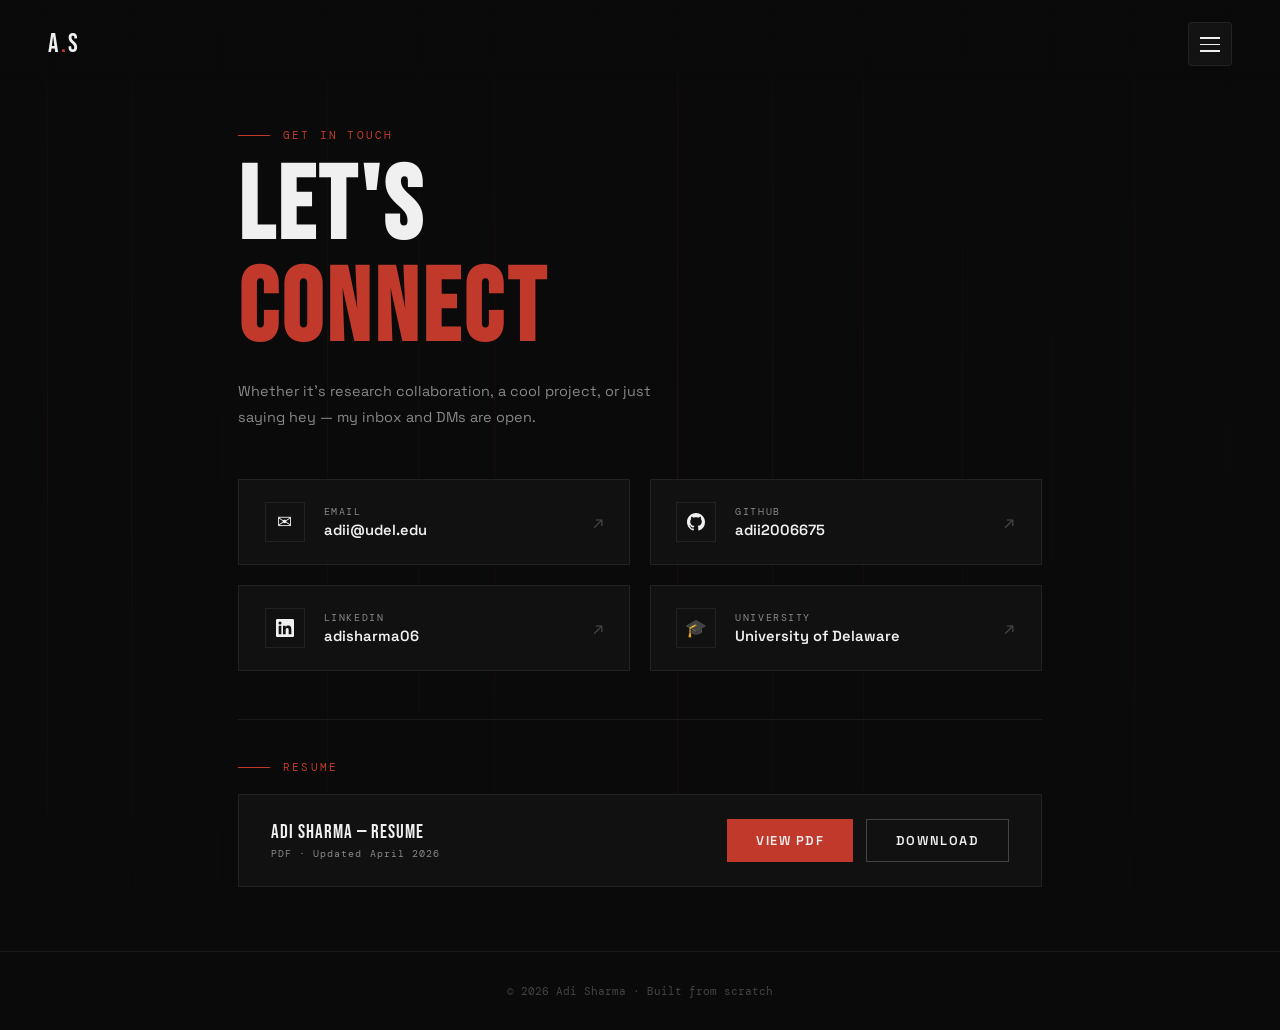
==== contact.html @ 6fdc07d7 "initial portfolio" ====
<!DOCTYPE html>
<html lang="en">
<head>
  <meta charset="UTF-8"/>
  <meta name="viewport" content="width=device-width, initial-scale=1.0"/>
  <title>Contact — Adi Sharma</title>
  <link rel="stylesheet" href="style.css"/>
  <style>

    [data-reveal] {
      opacity: 0;
      transform: translateY(30px);
      transition: opacity 0.7s ease, transform 0.7s ease;
    }
    [data-reveal].revealed { opacity: 1; transform: translateY(0); }

    /* ─── CONTACT PAGE ─── */
    .contact-page {
      min-height: 100vh;
      display: flex;
      flex-direction: column;
      justify-content: center;
      padding: 8rem 3rem 4rem;
      max-width: 900px;
      margin: 0 auto;
    }

    .contact-title {
      font-family: var(--font-display);
      font-size: clamp(3rem, 8vw, 6.5rem);
      letter-spacing: 0.04em;
      line-height: 1;
      margin-bottom: 1rem;
    }
    .contact-title span { color: var(--red); }

    .contact-subtitle {
      font-size: 0.9rem;
      color: var(--grey);
      line-height: 1.8;
      max-width: 440px;
      margin-bottom: 3rem;
    }

    /* ─── LINKS GRID ─── */
    .contact-links {
      display: grid;
      grid-template-columns: repeat(2, 1fr);
      gap: 1.2rem;
      margin-bottom: 3rem;
    }

    .contact-link {
      display: flex;
      align-items: center;
      gap: 1.2rem;
      padding: 1.4rem 1.6rem;
      border: 1px solid var(--border);
      background: var(--bg2);
      cursor: pointer;
      text-decoration: none;
      color: var(--white);
      transition: border-color 0.3s, background 0.3s, transform 0.3s, box-shadow 0.3s;
      position: relative;
      overflow: hidden;
    }
    .contact-link::after {
      content: '';
      position: absolute;
      bottom: 0; left: 0;
      width: 100%; height: 1px;
      background: var(--red);
      transform: scaleX(0);
      transform-origin: left;
      transition: transform 0.35s ease;
    }
    .contact-link:hover {
      border-color: var(--red);
      background: var(--red-dim);
      transform: translateY(-4px);
      box-shadow: 0 12px 32px rgba(0,0,0,0.4), 0 0 20px var(--red-glow);
    }
    .contact-link:hover::after { transform: scaleX(1); }

    /* Visited state — red highlight like the reference */
    .contact-link:visited {
      border-color: var(--red);
      color: var(--red-bright);
    }
    .contact-link:visited .link-label { color: var(--red-bright); }

    .link-icon {
      width: 40px; height: 40px;
      border: 1px solid var(--border);
      display: flex;
      align-items: center;
      justify-content: center;
      font-size: 1.1rem;
      flex-shrink: 0;
      transition: border-color 0.3s, background 0.3s;
    }
    .contact-link:hover .link-icon {
      border-color: var(--red);
      background: rgba(192,57,43,0.2);
    }

    .link-text {}
    .link-label {
      font-family: var(--font-mono);
      font-size: 0.65rem;
      letter-spacing: 0.15em;
      color: var(--grey);
      text-transform: uppercase;
      margin-bottom: 0.2rem;
      transition: color 0.2s;
    }
    .contact-link:hover .link-label { color: var(--red-bright); }

    .link-value {
      font-size: 0.92rem;
      font-weight: 600;
      color: var(--white);
    }

    .link-arrow {
      margin-left: auto;
      font-size: 1.1rem;
      color: var(--grey-dim);
      transition: color 0.2s, transform 0.2s;
    }
    .contact-link:hover .link-arrow {
      color: var(--red-bright);
      transform: translate(3px, -3px);
    }

    /* ─── RESUME SECTION ─── */
    .resume-section {
      border-top: 1px solid var(--border);
      padding-top: 2.5rem;
    }

    .resume-box {
      display: flex;
      align-items: center;
      justify-content: space-between;
      padding: 1.5rem 2rem;
      border: 1px solid var(--border);
      background: var(--bg2);
      margin-top: 1.2rem;
      transition: border-color 0.3s;
      gap: 1.5rem;
      flex-wrap: wrap;
    }
    .resume-box:hover { border-color: var(--red); }

    .resume-info {}
    .resume-name {
      font-family: var(--font-display);
      font-size: 1.2rem;
      letter-spacing: 0.05em;
      margin-bottom: 0.2rem;
    }
    .resume-meta {
      font-family: var(--font-mono);
      font-size: 0.65rem;
      color: var(--grey);
      letter-spacing: 0.1em;
    }

    .resume-btns {
      display: flex;
      gap: 0.8rem;
    }

    @media (max-width: 640px) {
      .contact-page { padding: 6rem 1.5rem 3rem; }
      .contact-links { grid-template-columns: 1fr; }
      .resume-box { flex-direction: column; align-items: flex-start; }
    }
  </style>
</head>
<body>

<canvas id="bg-canvas"></canvas>

<nav>
  <a href="index.html" class="nav-logo">A<span>.</span>S</a>
  <button id="menu-btn" aria-label="Menu">
    <span></span><span></span><span></span>
  </button>
</nav>

<div id="menu-overlay">
  <div class="menu-inner">
    <ul class="menu-links">
      <li><a href="index.html"><span class="num">01</span>HOME</a></li>
      <li><a href="work.html"><span class="num">02</span>WORK</a></li>
      <li><a href="contact.html"><span class="num">03</span>CONTACT</a></li>
    </ul>
    <div class="menu-socials">
      <a href="https://github.com/adii2006675" target="_blank">↗ github</a>
      <a href="https://www.linkedin.com/in/adisharma06/" target="_blank">↗ linkedin</a>
    </div>
  </div>
</div>

<main class="page">
  <div class="contact-page">

    <div class="section-label" data-reveal>Get In Touch</div>

    <h1 class="contact-title" data-reveal style="transition-delay:0.1s">
      Let's<br/><span>Connect</span>
    </h1>

    <p class="contact-subtitle" data-reveal style="transition-delay:0.2s">
      Whether it's research collaboration, a cool project, or just saying hey —
      my inbox and DMs are open.
    </p>

    <!-- Contact Links -->
    <div class="contact-links" data-reveal style="transition-delay:0.3s">

      <!-- Email -->
      <a href="mailto:adii@udel.edu" class="contact-link">
        <div class="link-icon">✉</div>
        <div class="link-text">
          <div class="link-label">Email</div>
          <div class="link-value">adii@udel.edu</div>
        </div>
        <span class="link-arrow">↗</span>
      </a>

      <!-- GitHub -->
      <a href="https://github.com/adii2006675" target="_blank" class="contact-link">
        <div class="link-icon">
          <svg width="18" height="18" viewBox="0 0 24 24" fill="currentColor">
            <path d="M12 0C5.37 0 0 5.37 0 12c0 5.31 3.435 9.795 8.205 11.385.6.105.825-.255.825-.57 0-.285-.015-1.23-.015-2.235-3.015.555-3.795-.735-4.035-1.41-.135-.345-.72-1.41-1.23-1.695-.42-.225-1.02-.78-.015-.795.945-.015 1.62.87 1.845 1.23 1.08 1.815 2.805 1.305 3.495.99.105-.78.42-1.305.765-1.605-2.67-.3-5.46-1.335-5.46-5.925 0-1.305.465-2.385 1.23-3.225-.12-.3-.54-1.53.12-3.18 0 0 1.005-.315 3.3 1.23.96-.27 1.98-.405 3-.405s2.04.135 3 .405c2.295-1.56 3.3-1.23 3.3-1.23.66 1.65.24 2.88.12 3.18.765.84 1.23 1.905 1.23 3.225 0 4.605-2.805 5.625-5.475 5.925.435.375.81 1.095.81 2.22 0 1.605-.015 2.895-.015 3.3 0 .315.225.69.825.57A12.02 12.02 0 0024 12c0-6.63-5.37-12-12-12z"/>
          </svg>
        </div>
        <div class="link-text">
          <div class="link-label">GitHub</div>
          <div class="link-value">adii2006675</div>
        </div>
        <span class="link-arrow">↗</span>
      </a>

      <!-- LinkedIn -->
      <a href="https://www.linkedin.com/in/adisharma06/" target="_blank" class="contact-link">
        <div class="link-icon">
          <svg width="18" height="18" viewBox="0 0 24 24" fill="currentColor">
            <path d="M20.447 20.452h-3.554v-5.569c0-1.328-.027-3.037-1.852-3.037-1.853 0-2.136 1.445-2.136 2.939v5.667H9.351V9h3.414v1.561h.046c.477-.9 1.637-1.85 3.37-1.85 3.601 0 4.267 2.37 4.267 5.455v6.286zM5.337 7.433a2.062 2.062 0 01-2.063-2.065 2.064 2.064 0 112.063 2.065zm1.782 13.019H3.555V9h3.564v11.452zM22.225 0H1.771C.792 0 0 .774 0 1.729v20.542C0 23.227.792 24 1.771 24h20.451C23.2 24 24 23.227 24 22.271V1.729C24 .774 23.2 0 22.222 0h.003z"/>
          </svg>
        </div>
        <div class="link-text">
          <div class="link-label">LinkedIn</div>
          <div class="link-value">adisharma06</div>
        </div>
        <span class="link-arrow">↗</span>
      </a>

      <!-- University -->
      <a href="https://www.udel.edu" target="_blank" class="contact-link">
        <div class="link-icon">🎓</div>
        <div class="link-text">
          <div class="link-label">University</div>
          <div class="link-value">University of Delaware</div>
        </div>
        <span class="link-arrow">↗</span>
      </a>

    </div>

    <!-- Resume -->
    <div class="resume-section" data-reveal style="transition-delay:0.4s">
      <div class="section-label">Resume</div>
      <div class="resume-box">
        <div class="resume-info">
          <div class="resume-name">Adi Sharma — Resume</div>
          <div class="resume-meta">PDF · Updated April 2026</div>
        </div>
        <div class="resume-btns">
          <a href="assets/resume.pdf" target="_blank" class="btn btn-red">VIEW PDF</a>
          <a href="assets/resume.pdf" download class="btn btn-outline">DOWNLOAD</a>
        </div>
      </div>
    </div>

  </div>
</main>

<footer>
  <p>© 2026 Adi Sharma · Built from scratch</p>
</footer>

<script src="script.js"></script>
</body>
</html>
---- style.css ----
/* ============================================
   ADI SHARMA PORTFOLIO - style.css
   Shared styles for all pages
   ============================================ */

@import url('https://fonts.googleapis.com/css2?family=Bebas+Neue&family=Space+Grotesk:wght@300;400;500;600;700&family=DM+Mono:ital,wght@0,300;0,400;1,300&display=swap');

/* ─── CSS VARIABLES ─── */
:root {
  --bg: #0a0a0a;
  --bg2: #111111;
  --red: #c0392b;
  --red-bright: #e74c3c;
  --red-dim: rgba(192, 57, 43, 0.15);
  --red-glow: rgba(192, 57, 43, 0.4);
  --white: #f0f0f0;
  --grey: #888;
  --grey-dim: #444;
  --border: rgba(255,255,255,0.07);
  --font-display: 'Bebas Neue', sans-serif;
  --font-body: 'Space Grotesk', sans-serif;
  --font-mono: 'DM Mono', monospace;
}

/* ─── RESET ─── */
*, *::before, *::after { box-sizing: border-box; margin: 0; padding: 0; }
html { scroll-behavior: smooth; }
body {
  background: var(--bg);
  color: var(--white);
  font-family: var(--font-body);
  overflow-x: hidden;
  min-height: 100vh;
}
a { color: inherit; text-decoration: none; }
img { display: block; max-width: 100%; }

/* ─── RED LINES BACKGROUND ─── */
#bg-canvas {
  position: fixed;
  top: 0; left: 0;
  width: 100%; height: 100%;
  z-index: 0;
  pointer-events: none;
}

/* ─── NAV ─── */
nav {
  position: fixed;
  top: 0; left: 0; right: 0;
  z-index: 100;
  display: flex;
  align-items: center;
  justify-content: space-between;
  padding: 1.4rem 3rem;
  background: linear-gradient(to bottom, rgba(10,10,10,0.95), transparent);
}

.nav-logo {
  font-family: var(--font-display);
  font-size: 1.6rem;
  letter-spacing: 0.1em;
  color: var(--white);
  transition: color 0.2s;
}
.nav-logo span { color: var(--red); }
.nav-logo:hover { color: var(--red-bright); }

/* Hamburger menu button */
#menu-btn {
  width: 44px; height: 44px;
  border: 1px solid var(--border);
  background: rgba(255,255,255,0.04);
  border-radius: 4px;
  cursor: pointer;
  display: flex;
  align-items: center;
  justify-content: center;
  flex-direction: column;
  gap: 5px;
  transition: border-color 0.2s, background 0.2s;
  position: relative;
  z-index: 200;
}
#menu-btn:hover { border-color: var(--red); background: var(--red-dim); }
#menu-btn span {
  display: block;
  width: 20px; height: 1.5px;
  background: var(--white);
  transition: all 0.35s cubic-bezier(0.77,0,0.175,1);
  transform-origin: center;
}
#menu-btn.open span:nth-child(1) { transform: translateY(6.5px) rotate(45deg); }
#menu-btn.open span:nth-child(2) { opacity: 0; transform: scaleX(0); }
#menu-btn.open span:nth-child(3) { transform: translateY(-6.5px) rotate(-45deg); }

/* Full-screen menu overlay (Sharlee style) */
#menu-overlay {
  position: fixed;
  inset: 0;
  z-index: 150;
  background: rgba(8,8,8,0.97);
  display: flex;
  align-items: center;
  justify-content: center;
  opacity: 0;
  pointer-events: none;
  transition: opacity 0.4s ease;
}
#menu-overlay.open { opacity: 1; pointer-events: all; }

.menu-inner {
  text-align: center;
}

.menu-links {
  list-style: none;
  display: flex;
  flex-direction: column;
  gap: 0.3rem;
}

.menu-links li {
  overflow: hidden;
}

.menu-links a {
  font-family: var(--font-display);
  font-size: clamp(3rem, 8vw, 6rem);
  letter-spacing: 0.05em;
  color: var(--white);
  display: flex;
  align-items: center;
  gap: 1rem;
  transition: color 0.2s;
  transform: translateY(100%);
  transition: transform 0.5s cubic-bezier(0.77,0,0.175,1), color 0.2s;
}
#menu-overlay.open .menu-links a {
  transform: translateY(0);
}
.menu-links li:nth-child(1) a { transition-delay: 0.05s; }
.menu-links li:nth-child(2) a { transition-delay: 0.1s; }
.menu-links li:nth-child(3) a { transition-delay: 0.15s; }

.menu-links a:hover { color: var(--red-bright); }
.menu-links a .num {
  font-family: var(--font-mono);
  font-size: 0.9rem;
  color: var(--grey);
  align-self: flex-start;
  margin-top: 0.6rem;
}

.menu-socials {
  margin-top: 3rem;
  display: flex;
  gap: 2rem;
  justify-content: center;
}
.menu-socials a {
  font-family: var(--font-mono);
  font-size: 0.8rem;
  color: var(--grey);
  letter-spacing: 0.1em;
  transition: color 0.2s;
  display: flex;
  align-items: center;
  gap: 0.4rem;
}
.menu-socials a:hover { color: var(--red-bright); }

/* ─── PAGE WRAPPER ─── */
.page {
  position: relative;
  z-index: 1;
  min-height: 100vh;
}

/* ─── BUTTONS ─── */
.btn {
  display: inline-flex;
  align-items: center;
  gap: 0.5rem;
  padding: 0.75rem 1.8rem;
  font-family: var(--font-body);
  font-size: 0.8rem;
  font-weight: 600;
  letter-spacing: 0.12em;
  text-transform: uppercase;
  cursor: pointer;
  transition: all 0.25s ease;
  border: none;
}
.btn-red {
  background: var(--red);
  color: var(--white);
}
.btn-red:hover {
  background: var(--red-bright);
  transform: translateY(-2px);
  box-shadow: 0 8px 24px var(--red-glow);
}
.btn-outline {
  background: transparent;
  color: var(--white);
  border: 1px solid var(--grey-dim);
}
.btn-outline:hover {
  border-color: var(--white);
  transform: translateY(-2px);
}

/* ─── SECTION LABEL ─── */
.section-label {
  font-family: var(--font-mono);
  font-size: 0.7rem;
  letter-spacing: 0.2em;
  color: var(--red);
  text-transform: uppercase;
  display: flex;
  align-items: center;
  gap: 0.8rem;
  margin-bottom: 1rem;
}
.section-label::before {
  content: '';
  display: block;
  width: 2rem;
  height: 1px;
  background: var(--red);
}

/* ─── FOOTER ─── */
footer {
  position: relative;
  z-index: 1;
  text-align: center;
  padding: 2rem;
  font-family: var(--font-mono);
  font-size: 0.7rem;
  color: var(--grey-dim);
  border-top: 1px solid var(--border);
}

/* ─── SCROLLBAR ─── */
::-webkit-scrollbar { width: 4px; }
::-webkit-scrollbar-track { background: var(--bg); }
::-webkit-scrollbar-thumb { background: var(--red); border-radius: 2px; }

/* ─── SELECTION ─── */
::selection { background: var(--red); color: var(--white); }
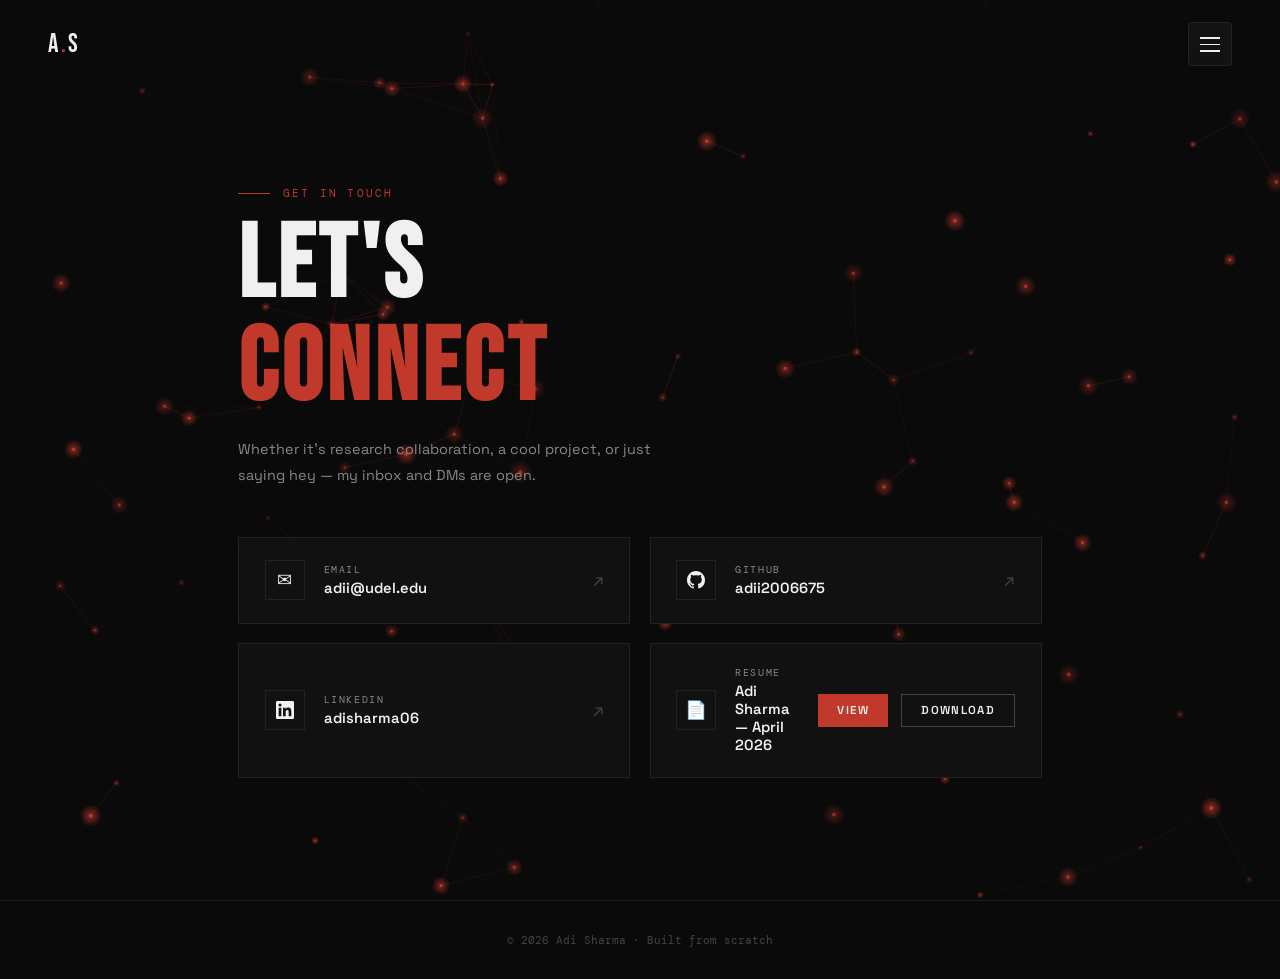
==== commit 3d2781ca: "updated photo, background, contact page" ====
--- a/contact.html
+++ b/contact.html
@@ -6,7 +6,6 @@
   <title>Contact — Adi Sharma</title>
   <link rel="stylesheet" href="style.css"/>
   <style>
-
     [data-reveal] {
       opacity: 0;
       transform: translateY(30px);
@@ -14,7 +13,6 @@
     }
     [data-reveal].revealed { opacity: 1; transform: translateY(0); }
 
-    /* ─── CONTACT PAGE ─── */
     .contact-page {
       min-height: 100vh;
       display: flex;
@@ -24,7 +22,6 @@
       max-width: 900px;
       margin: 0 auto;
     }
-
     .contact-title {
       font-family: var(--font-display);
       font-size: clamp(3rem, 8vw, 6.5rem);
@@ -33,7 +30,6 @@
       margin-bottom: 1rem;
     }
     .contact-title span { color: var(--red); }
-
     .contact-subtitle {
       font-size: 0.9rem;
       color: var(--grey);
@@ -41,15 +37,11 @@
       max-width: 440px;
       margin-bottom: 3rem;
     }
-
-    /* ─── LINKS GRID ─── */
     .contact-links {
       display: grid;
       grid-template-columns: repeat(2, 1fr);
       gap: 1.2rem;
-      margin-bottom: 3rem;
-    }
-
+    }
     .contact-link {
       display: flex;
       align-items: center;
@@ -57,7 +49,6 @@
       padding: 1.4rem 1.6rem;
       border: 1px solid var(--border);
       background: var(--bg2);
-      cursor: pointer;
       text-decoration: none;
       color: var(--white);
       transition: border-color 0.3s, background 0.3s, transform 0.3s, box-shadow 0.3s;
@@ -81,14 +72,9 @@
       box-shadow: 0 12px 32px rgba(0,0,0,0.4), 0 0 20px var(--red-glow);
     }
     .contact-link:hover::after { transform: scaleX(1); }
-
-    /* Visited state — red highlight like the reference */
-    .contact-link:visited {
-      border-color: var(--red);
-      color: var(--red-bright);
-    }
+    .contact-link:visited { border-color: var(--red); }
     .contact-link:visited .link-label { color: var(--red-bright); }
-
+    .contact-link:visited .link-value { color: var(--red-bright); }
     .link-icon {
       width: 40px; height: 40px;
       border: 1px solid var(--border);
@@ -103,8 +89,6 @@
       border-color: var(--red);
       background: rgba(192,57,43,0.2);
     }
-
-    .link-text {}
     .link-label {
       font-family: var(--font-mono);
       font-size: 0.65rem;
@@ -115,13 +99,11 @@
       transition: color 0.2s;
     }
     .contact-link:hover .link-label { color: var(--red-bright); }
-
     .link-value {
       font-size: 0.92rem;
       font-weight: 600;
       color: var(--white);
     }
-
     .link-arrow {
       margin-left: auto;
       font-size: 1.1rem;
@@ -132,50 +114,46 @@
       color: var(--red-bright);
       transform: translate(3px, -3px);
     }
-
-    /* ─── RESUME SECTION ─── */
-    .resume-section {
-      border-top: 1px solid var(--border);
-      padding-top: 2.5rem;
-    }
-
-    .resume-box {
+    .resume-card {
       display: flex;
       align-items: center;
-      justify-content: space-between;
-      padding: 1.5rem 2rem;
+      gap: 1.2rem;
+      padding: 1.4rem 1.6rem;
       border: 1px solid var(--border);
       background: var(--bg2);
-      margin-top: 1.2rem;
-      transition: border-color 0.3s;
-      gap: 1.5rem;
-      flex-wrap: wrap;
-    }
-    .resume-box:hover { border-color: var(--red); }
-
-    .resume-info {}
-    .resume-name {
-      font-family: var(--font-display);
-      font-size: 1.2rem;
-      letter-spacing: 0.05em;
-      margin-bottom: 0.2rem;
-    }
-    .resume-meta {
-      font-family: var(--font-mono);
-      font-size: 0.65rem;
-      color: var(--grey);
-      letter-spacing: 0.1em;
-    }
-
+      transition: border-color 0.3s, background 0.3s, transform 0.3s, box-shadow 0.3s;
+      position: relative;
+      overflow: hidden;
+    }
+    .resume-card::after {
+      content: '';
+      position: absolute;
+      bottom: 0; left: 0;
+      width: 100%; height: 1px;
+      background: var(--red);
+      transform: scaleX(0);
+      transform-origin: left;
+      transition: transform 0.35s ease;
+    }
+    .resume-card:hover {
+      border-color: var(--red);
+      background: var(--red-dim);
+      transform: translateY(-4px);
+      box-shadow: 0 12px 32px rgba(0,0,0,0.4), 0 0 20px var(--red-glow);
+    }
+    .resume-card:hover::after { transform: scaleX(1); }
+    .resume-card:hover .link-label { color: var(--red-bright); }
     .resume-btns {
+      margin-left: auto;
       display: flex;
       gap: 0.8rem;
-    }
-
+      flex-shrink: 0;
+    }
     @media (max-width: 640px) {
       .contact-page { padding: 6rem 1.5rem 3rem; }
       .contact-links { grid-template-columns: 1fr; }
-      .resume-box { flex-direction: column; align-items: flex-start; }
+      .resume-card { flex-wrap: wrap; }
+      .resume-btns { margin-left: 0; }
     }
   </style>
 </head>
@@ -206,22 +184,17 @@
 
 <main class="page">
   <div class="contact-page">
-
     <div class="section-label" data-reveal>Get In Touch</div>
-
     <h1 class="contact-title" data-reveal style="transition-delay:0.1s">
       Let's<br/><span>Connect</span>
     </h1>
-
     <p class="contact-subtitle" data-reveal style="transition-delay:0.2s">
-      Whether it's research collaboration, a cool project, or just saying hey —
-      my inbox and DMs are open.
+      Whether it's research collaboration, a cool project, or just
+      saying hey — my inbox and DMs are open.
     </p>
 
-    <!-- Contact Links -->
     <div class="contact-links" data-reveal style="transition-delay:0.3s">
 
-      <!-- Email -->
       <a href="mailto:adii@udel.edu" class="contact-link">
         <div class="link-icon">✉</div>
         <div class="link-text">
@@ -231,7 +204,6 @@
         <span class="link-arrow">↗</span>
       </a>
 
-      <!-- GitHub -->
       <a href="https://github.com/adii2006675" target="_blank" class="contact-link">
         <div class="link-icon">
           <svg width="18" height="18" viewBox="0 0 24 24" fill="currentColor">
@@ -245,7 +217,6 @@
         <span class="link-arrow">↗</span>
       </a>
 
-      <!-- LinkedIn -->
       <a href="https://www.linkedin.com/in/adisharma06/" target="_blank" class="contact-link">
         <div class="link-icon">
           <svg width="18" height="18" viewBox="0 0 24 24" fill="currentColor">
@@ -259,33 +230,19 @@
         <span class="link-arrow">↗</span>
       </a>
 
-      <!-- University -->
-      <a href="https://www.udel.edu" target="_blank" class="contact-link">
-        <div class="link-icon">🎓</div>
-        <div class="link-text">
-          <div class="link-label">University</div>
-          <div class="link-value">University of Delaware</div>
-        </div>
-        <span class="link-arrow">↗</span>
-      </a>
+      <div class="resume-card">
+        <div class="link-icon">📄</div>
+        <div class="resume-info">
+          <div class="link-label">Resume</div>
+          <div class="link-value">Adi Sharma — April 2026</div>
+        </div>
+        <div class="resume-btns">
+          <a href="assets/resume.pdf" target="_blank" class="btn btn-red" style="font-size:0.72rem; padding:0.55rem 1.2rem;">VIEW</a>
+          <a href="assets/resume.pdf" download class="btn btn-outline" style="font-size:0.72rem; padding:0.55rem 1.2rem;">DOWNLOAD</a>
+        </div>
+      </div>
 
     </div>
-
-    <!-- Resume -->
-    <div class="resume-section" data-reveal style="transition-delay:0.4s">
-      <div class="section-label">Resume</div>
-      <div class="resume-box">
-        <div class="resume-info">
-          <div class="resume-name">Adi Sharma — Resume</div>
-          <div class="resume-meta">PDF · Updated April 2026</div>
-        </div>
-        <div class="resume-btns">
-          <a href="assets/resume.pdf" target="_blank" class="btn btn-red">VIEW PDF</a>
-          <a href="assets/resume.pdf" download class="btn btn-outline">DOWNLOAD</a>
-        </div>
-      </div>
-    </div>
-
   </div>
 </main>
 
@@ -295,4 +252,4 @@
 
 <script src="script.js"></script>
 </body>
-</html>
+</html>
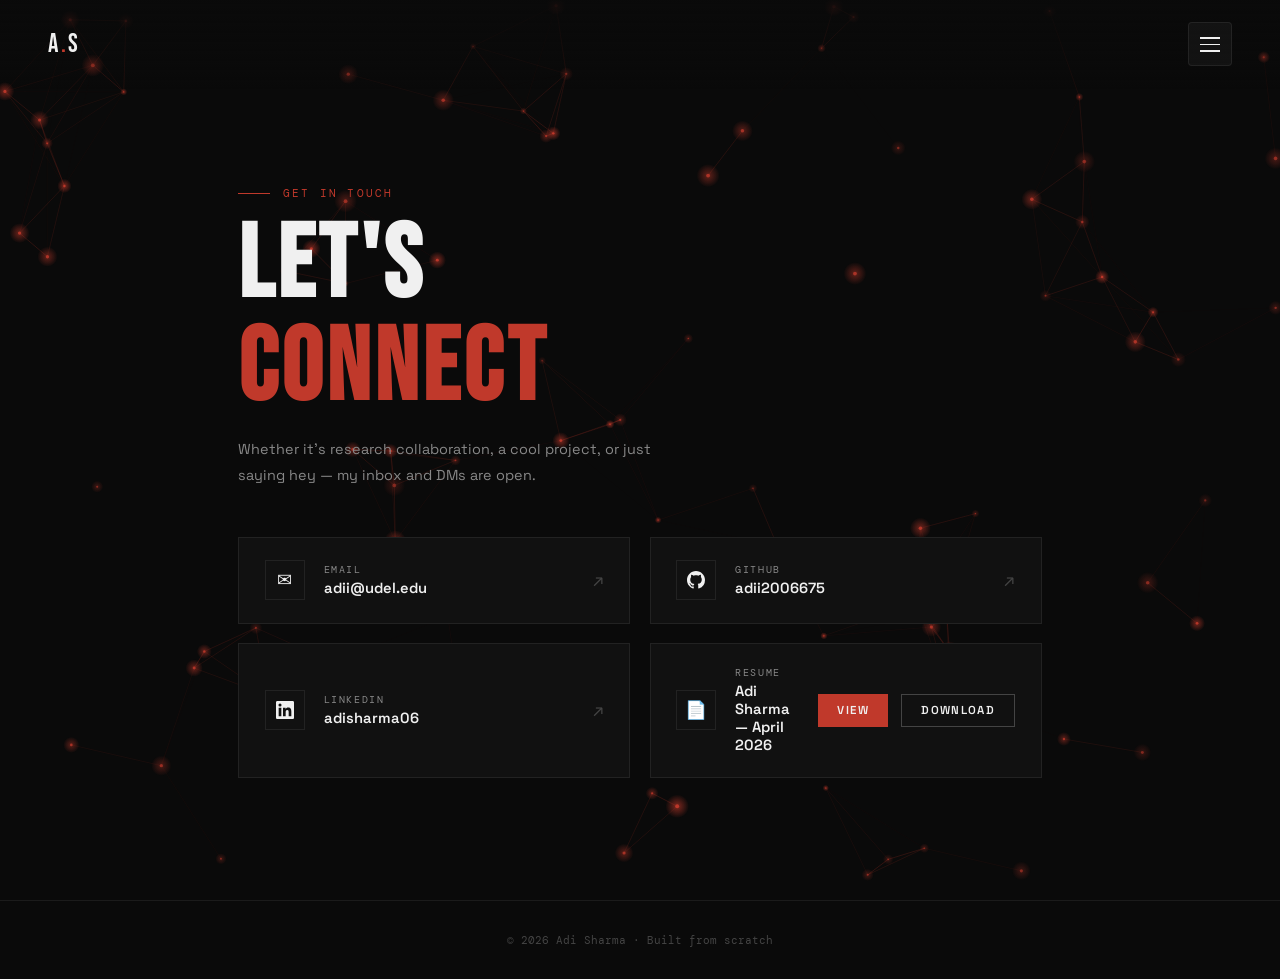
==== commit fa66e122: "remove skills, fix photo glow, clean up menu and contact" ====
--- a/contact.html
+++ b/contact.html
@@ -114,6 +114,7 @@
       color: var(--red-bright);
       transform: translate(3px, -3px);
     }
+    /* Resume card */
     .resume-card {
       display: flex;
       align-items: center;
@@ -175,10 +176,6 @@
       <li><a href="work.html"><span class="num">02</span>WORK</a></li>
       <li><a href="contact.html"><span class="num">03</span>CONTACT</a></li>
     </ul>
-    <div class="menu-socials">
-      <a href="https://github.com/adii2006675" target="_blank">↗ github</a>
-      <a href="https://www.linkedin.com/in/adisharma06/" target="_blank">↗ linkedin</a>
-    </div>
   </div>
 </div>
 
@@ -232,13 +229,13 @@
 
       <div class="resume-card">
         <div class="link-icon">📄</div>
-        <div class="resume-info">
+        <div>
           <div class="link-label">Resume</div>
           <div class="link-value">Adi Sharma — April 2026</div>
         </div>
         <div class="resume-btns">
-          <a href="assets/resume.pdf" target="_blank" class="btn btn-red" style="font-size:0.72rem; padding:0.55rem 1.2rem;">VIEW</a>
-          <a href="assets/resume.pdf" download class="btn btn-outline" style="font-size:0.72rem; padding:0.55rem 1.2rem;">DOWNLOAD</a>
+          <a href="assets/resume.pdf" target="_blank" class="btn btn-red" style="font-size:0.72rem;padding:0.55rem 1.2rem;">VIEW</a>
+          <a href="assets/resume.pdf" download class="btn btn-outline" style="font-size:0.72rem;padding:0.55rem 1.2rem;">DOWNLOAD</a>
         </div>
       </div>
 
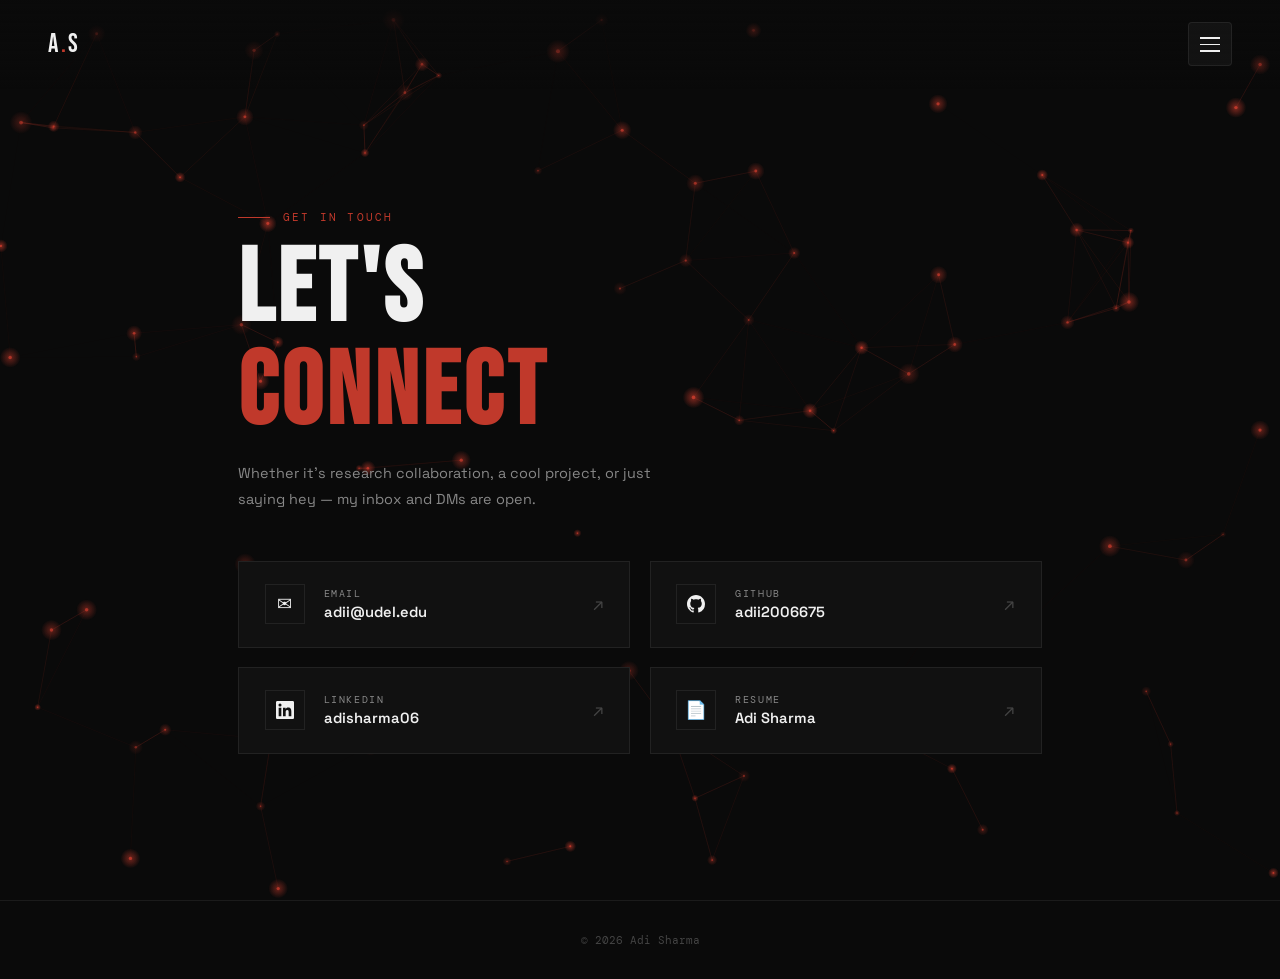
==== commit f41f1944: "fix resume card" ====
--- a/contact.html
+++ b/contact.html
@@ -227,24 +227,20 @@
         <span class="link-arrow">↗</span>
       </a>
 
-      <div class="resume-card">
+      <a href="assets/resume.pdf" target="_blank" class="contact-link">
         <div class="link-icon">📄</div>
-        <div>
+        <div class="link-text">
           <div class="link-label">Resume</div>
-          <div class="link-value">Adi Sharma — April 2026</div>
-        </div>
-        <div class="resume-btns">
-          <a href="assets/resume.pdf" target="_blank" class="btn btn-red" style="font-size:0.72rem;padding:0.55rem 1.2rem;">VIEW</a>
-          <a href="assets/resume.pdf" download class="btn btn-outline" style="font-size:0.72rem;padding:0.55rem 1.2rem;">DOWNLOAD</a>
-        </div>
-      </div>
-
+          <div class="link-value">Adi Sharma</div>
+        </div>
+        <span class="link-arrow">↗</span>
+      </a>
     </div>
   </div>
 </main>
 
 <footer>
-  <p>© 2026 Adi Sharma · Built from scratch</p>
+  <p>© 2026 Adi Sharma</p>
 </footer>
 
 <script src="script.js"></script>
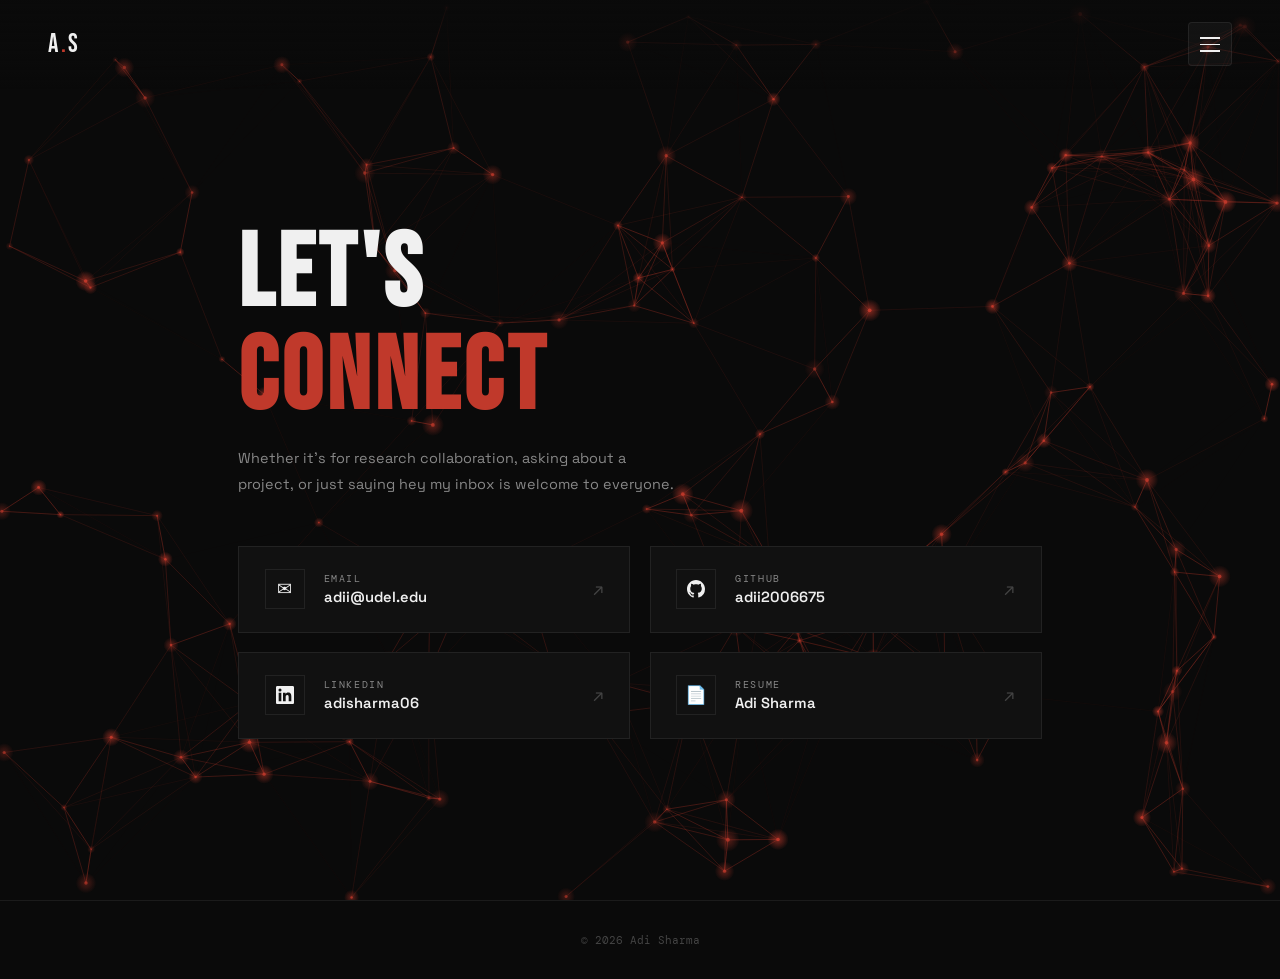
==== commit d4756324: "reduce mouse interaction radius" ====
--- a/contact.html
+++ b/contact.html
@@ -72,9 +72,7 @@
       box-shadow: 0 12px 32px rgba(0,0,0,0.4), 0 0 20px var(--red-glow);
     }
     .contact-link:hover::after { transform: scaleX(1); }
-    .contact-link:visited { border-color: var(--red); }
-    .contact-link:visited .link-label { color: var(--red-bright); }
-    .contact-link:visited .link-value { color: var(--red-bright); }
+    .contact-link:visited { border-color: var(--border); }
     .link-icon {
       width: 40px; height: 40px;
       border: 1px solid var(--border);
@@ -181,16 +179,15 @@
 
 <main class="page">
   <div class="contact-page">
-    <div class="section-label" data-reveal>Get In Touch</div>
-    <h1 class="contact-title" data-reveal style="transition-delay:0.1s">
+    <h1 class="contact-title" data-reveal style="transition-delay:0.3s">
       Let's<br/><span>Connect</span>
     </h1>
-    <p class="contact-subtitle" data-reveal style="transition-delay:0.2s">
-      Whether it's research collaboration, a cool project, or just
-      saying hey — my inbox and DMs are open.
+    <p class="contact-subtitle" data-reveal style="transition-delay:0.5s">
+      Whether it's for research collaboration, asking about a project, or just
+      saying hey my inbox is welcome to everyone.
     </p>
 
-    <div class="contact-links" data-reveal style="transition-delay:0.3s">
+    <div class="contact-links" data-reveal style="transition-delay:0.7s">
 
       <a href="mailto:adii@udel.edu" class="contact-link">
         <div class="link-icon">✉</div>
